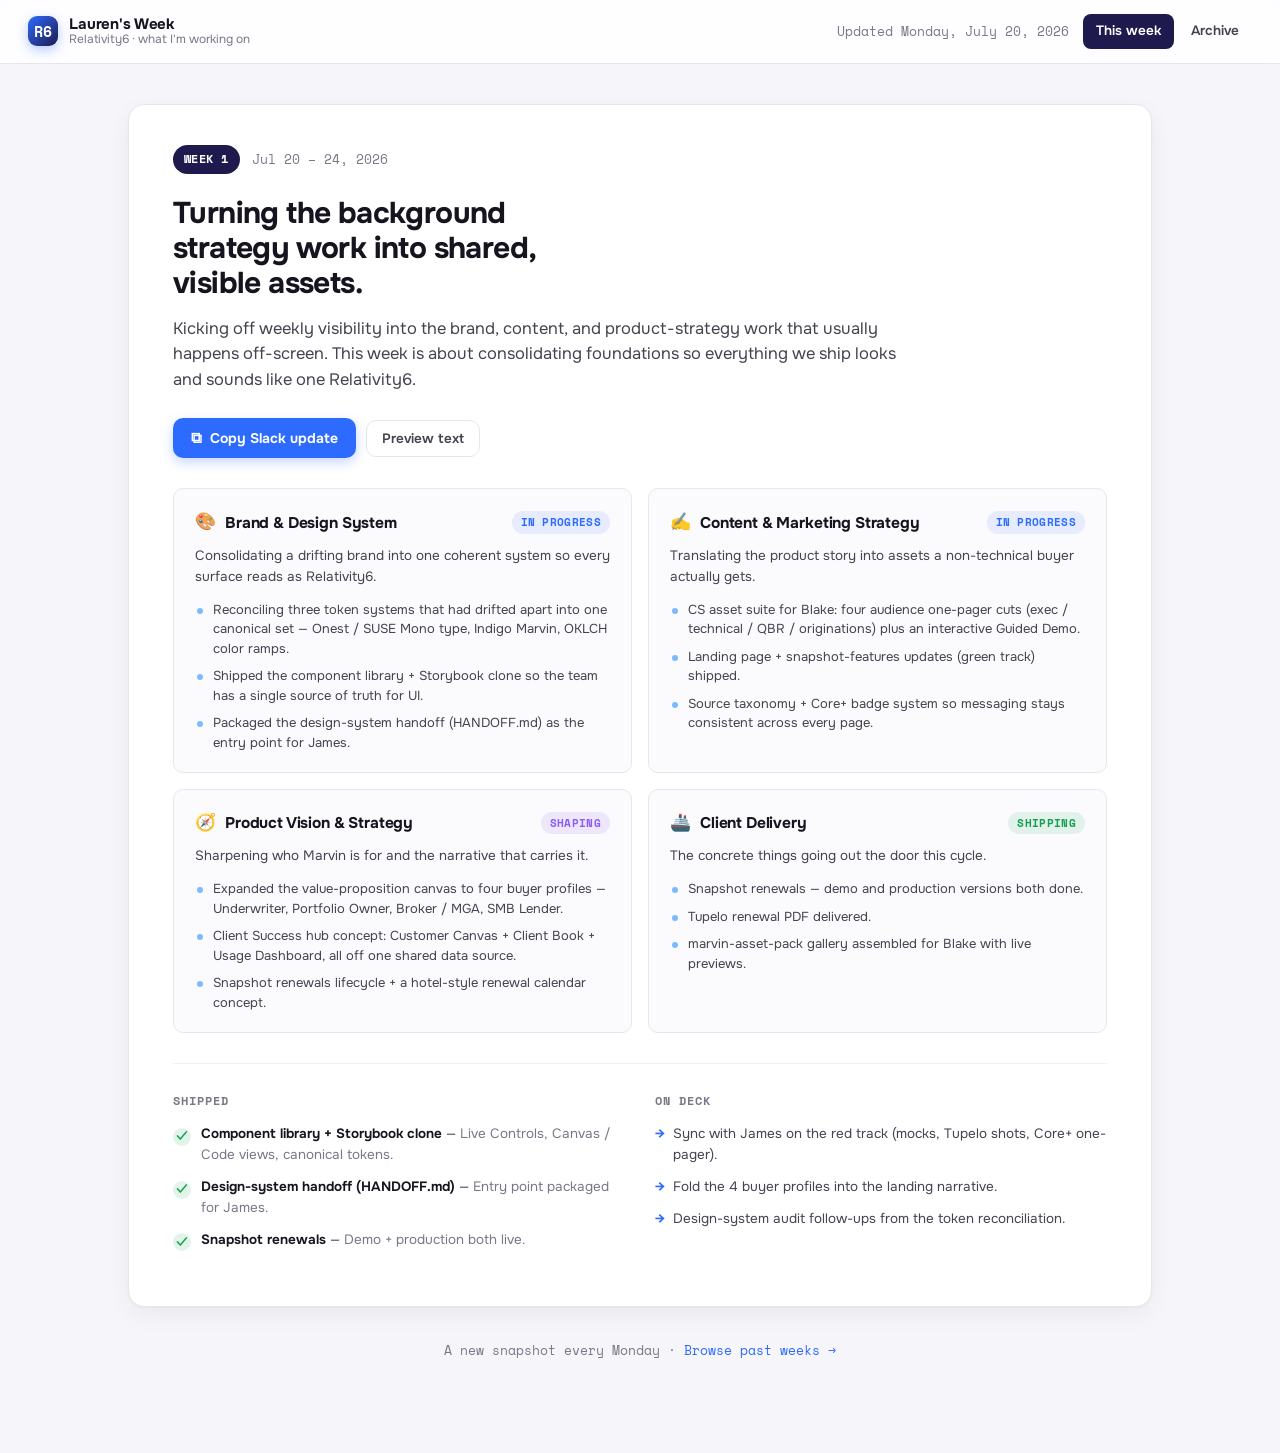
==== index.html @ 39add9ae "Initial weekly dashboard (Week 1)" ====
<!DOCTYPE html>
<html lang="en">
<head>
  <meta charset="UTF-8" />
  <meta name="viewport" content="width=device-width, initial-scale=1.0" />
  <title>This Week · Relativity6</title>
  <link rel="preconnect" href="https://fonts.googleapis.com" />
  <link rel="preconnect" href="https://fonts.gstatic.com" crossorigin />
  <link href="https://fonts.googleapis.com/css2?family=Onest:wght@400;500;600;700&family=Space+Mono:wght@400;700&display=swap" rel="stylesheet" />
  <link rel="stylesheet" href="css/style.css" />
</head>
<body>
  <header class="topbar">
    <div class="brand">
      <div class="brand-mark">R6</div>
      <div class="brand-text">
        <span class="brand-title">Lauren's Week</span>
        <span class="brand-sub">Relativity6 · what I'm working on</span>
      </div>
    </div>
    <div class="topbar-spacer"></div>
    <span class="topbar-meta" id="updated">Updated —</span>
    <nav class="nav-links">
      <a href="index.html" class="active">This week</a>
      <a href="archive.html">Archive</a>
    </nav>
  </header>

  <main class="wrap">
    <div class="report" id="report"><!-- rendered by app.js --></div>
    <p class="foot">A new snapshot every Monday · <a href="archive.html">Browse past weeks →</a></p>
  </main>

  <script src="js/data.js"></script>
  <script src="js/render.js"></script>
  <script src="js/app.js"></script>
</body>
</html>
---- css/style.css ----
/* =========================================================================
   Relativity6 — Weekly Update dashboard
   Tokens up top = single source of truth. Change here, propagates everywhere.
   ========================================================================= */
:root {
  /* Brand */
  --indigo:      #1E1A4E;   /* Marvin / deep interface */
  --indigo-700:  #2A2568;
  --signal:      #2D6BFF;   /* Signal blue — brand accent */
  --signal-600:  #1E56E6;
  --mascot:      #7ABAFF;   /* light mascot blue */

  /* Neutrals */
  --ink:     #16151F;
  --body:    #45434F;
  --muted:   #7A7887;
  --line:    #E7E6EE;
  --line-2:  #F0EFF5;
  --surface: #FFFFFF;
  --bg:      #F6F5FA;
  --bg-2:    #FBFAFD;

  /* Status */
  --st-active:   #2D6BFF;
  --st-shipping: #12A150;
  --st-planning: #8B5CF6;
  --st-done:     #7A7887;

  --radius:   16px;
  --radius-s: 10px;
  --shadow:   0 1px 2px rgba(22,21,31,.04), 0 8px 24px rgba(22,21,31,.05);
  --shadow-lift: 0 2px 4px rgba(22,21,31,.05), 0 16px 40px rgba(22,21,31,.08);

  --sans: "Onest", -apple-system, BlinkMacSystemFont, "Segoe UI", Roboto, Helvetica, Arial, sans-serif;
  --mono: "Space Mono", ui-monospace, SFMono-Regular, Menlo, monospace;
}

* { box-sizing: border-box; }
html { -webkit-text-size-adjust: 100%; }
body {
  margin: 0;
  font-family: var(--sans);
  color: var(--body);
  background: var(--bg);
  line-height: 1.55;
  -webkit-font-smoothing: antialiased;
}

/* ---------- Top bar ---------- */
.topbar {
  position: sticky; top: 0; z-index: 20;
  display: flex; align-items: center; gap: 14px;
  padding: 14px 28px;
  background: rgba(255,255,255,.82);
  backdrop-filter: saturate(1.4) blur(12px);
  border-bottom: 1px solid var(--line);
}
.brand { display: flex; align-items: center; gap: 11px; }
.brand-mark {
  width: 30px; height: 30px; border-radius: 9px;
  background: linear-gradient(135deg, var(--signal), var(--indigo));
  display: grid; place-items: center;
  color: #fff; font-family: var(--mono); font-weight: 700; font-size: 15px;
  box-shadow: 0 4px 12px rgba(45,107,255,.35);
}
.brand-text { display: flex; flex-direction: column; line-height: 1.15; }
.brand-title { font-weight: 700; color: var(--ink); font-size: 15px; letter-spacing: -0.01em; }
.brand-sub { font-size: 12px; color: var(--muted); }
.topbar-spacer { flex: 1; }
.topbar-meta { font-size: 12.5px; color: var(--muted); font-family: var(--mono); }

.nav-links { display: flex; gap: 4px; }
.nav-links a {
  text-decoration: none; color: var(--body); font-size: 13.5px; font-weight: 600;
  padding: 7px 13px; border-radius: 8px; transition: background .15s, color .15s;
}
.nav-links a:hover { background: var(--line-2); color: var(--ink); }
.nav-links a.active { background: var(--indigo); color: #fff; }

/* ---------- Layout ---------- */
.wrap { max-width: 1080px; margin: 0 auto; padding: 40px 28px 80px; }
.archive-layout { display: grid; grid-template-columns: 250px 1fr; gap: 36px; align-items: start; }

/* ---------- Report ---------- */
.report {
  background: var(--surface);
  border: 1px solid var(--line);
  border-radius: var(--radius);
  box-shadow: var(--shadow);
  overflow: hidden;
}
.report-inner { padding: 40px 44px 44px; }

.report-head { display: flex; align-items: center; gap: 12px; margin-bottom: 22px; }
.wk-tag {
  font-family: var(--mono); font-size: 12px; font-weight: 700; letter-spacing: .04em;
  color: #fff; background: var(--indigo); padding: 5px 11px; border-radius: 999px;
  text-transform: uppercase;
}
.wk-dates { font-family: var(--mono); font-size: 13px; color: var(--muted); }

.report-headline {
  font-size: 30px; line-height: 1.18; letter-spacing: -0.02em;
  color: var(--ink); font-weight: 700; margin: 0 0 14px;
  max-width: 22ch;
}
.report-tldr { font-size: 16.5px; color: var(--body); margin: 0 0 26px; max-width: 66ch; }

/* Slack bar */
.slack-bar { display: flex; gap: 10px; align-items: center; margin-bottom: 8px; flex-wrap: wrap; }
.btn-copy {
  font-family: var(--sans); font-size: 14px; font-weight: 650;
  color: #fff; background: var(--signal);
  border: none; border-radius: var(--radius-s);
  padding: 10px 18px; cursor: pointer;
  display: inline-flex; align-items: center; gap: 8px;
  box-shadow: 0 4px 12px rgba(45,107,255,.28);
  transition: transform .12s, box-shadow .12s, background .12s;
}
.btn-copy::before { content: "⧉"; font-size: 15px; }
.btn-copy:hover { background: var(--signal-600); transform: translateY(-1px); box-shadow: 0 6px 18px rgba(45,107,255,.34); }
.btn-copy:active { transform: translateY(0); }
.btn-ghost {
  font-family: var(--sans); font-size: 13.5px; font-weight: 600;
  color: var(--body); background: transparent;
  border: 1px solid var(--line); border-radius: var(--radius-s);
  padding: 9px 15px; cursor: pointer; transition: background .12s, border-color .12s;
}
.btn-ghost:hover { background: var(--bg-2); border-color: #d9d8e2; }
.slack-preview {
  font-family: var(--mono); font-size: 12.5px; line-height: 1.7;
  color: var(--body); background: var(--bg-2);
  border: 1px solid var(--line); border-radius: var(--radius-s);
  padding: 16px 18px; margin: 12px 0 0; white-space: pre-wrap;
}

/* Lanes grid */
.lanes {
  display: grid; grid-template-columns: 1fr 1fr; gap: 16px;
  margin: 30px 0 8px;
}
.lane {
  border: 1px solid var(--line); border-radius: var(--radius-s);
  padding: 20px 21px; background: var(--bg-2);
  transition: border-color .15s, box-shadow .15s, transform .15s;
}
.lane:hover { border-color: #dcdbe6; box-shadow: var(--shadow); transform: translateY(-2px); background: var(--surface); }
.lane-head { display: flex; align-items: center; gap: 9px; margin-bottom: 10px; }
.lane-emoji { font-size: 17px; }
.lane-name { font-size: 15.5px; font-weight: 700; color: var(--ink); margin: 0; flex: 1; letter-spacing: -0.01em; }
.lane-summary { font-size: 13.5px; color: var(--body); margin: 0 0 12px; }
.lane-items { margin: 0; padding: 0; list-style: none; }
.lane-items li {
  position: relative; padding: 0 0 0 18px; margin-bottom: 8px;
  font-size: 13px; color: var(--body); line-height: 1.5;
}
.lane-items li:last-child { margin-bottom: 0; }
.lane-items li::before {
  content: ""; position: absolute; left: 2px; top: 8px;
  width: 6px; height: 6px; border-radius: 50%; background: var(--mascot);
}

/* Status pills */
.pill {
  font-family: var(--mono); font-size: 10.5px; font-weight: 700; letter-spacing: .03em;
  text-transform: uppercase; padding: 3px 9px; border-radius: 999px; white-space: nowrap;
}
.st-active   { color: var(--st-active);   background: rgba(45,107,255,.10); }
.st-shipping { color: var(--st-shipping); background: rgba(18,161,80,.11); }
.st-planning { color: var(--st-planning); background: rgba(139,92,246,.12); }
.st-done     { color: var(--st-done);     background: rgba(122,120,135,.12); }

/* Shipped / On deck */
.two-col { display: grid; grid-template-columns: 1fr 1fr; gap: 30px; margin-top: 30px; padding-top: 28px; border-top: 1px solid var(--line-2); }
.block-title {
  font-family: var(--mono); font-size: 11.5px; font-weight: 700; letter-spacing: .08em;
  text-transform: uppercase; color: var(--muted); margin: 0 0 14px;
}
.ship-list, .deck-list { margin: 0; padding: 0; list-style: none; }
.ship-row { display: flex; gap: 10px; margin-bottom: 11px; font-size: 13.5px; align-items: baseline; }
.ship-check {
  color: var(--st-shipping); font-weight: 700; flex: none;
  width: 18px; height: 18px; border-radius: 50%; background: rgba(18,161,80,.12);
  display: grid; place-items: center; font-size: 11px; transform: translateY(2px);
}
.deck-list li {
  position: relative; padding-left: 18px; margin-bottom: 11px; font-size: 13.5px; color: var(--body);
}
.deck-list li::before {
  content: "→"; position: absolute; left: 0; top: 0; color: var(--signal); font-weight: 700;
}
.muted { color: var(--muted); }
.ship-row strong { color: var(--ink); font-weight: 650; }

/* ---------- Archive sidebar ---------- */
.archive-head { margin-bottom: 22px; }
.archive-head h1 { font-size: 22px; color: var(--ink); margin: 0 0 4px; letter-spacing: -0.02em; }
.archive-head p { margin: 0; color: var(--muted); font-size: 14px; }
.week-nav { display: flex; flex-direction: column; gap: 6px; position: sticky; top: 84px; }
.nav-week {
  display: flex; flex-direction: column; gap: 2px; text-decoration: none;
  padding: 12px 14px; border-radius: var(--radius-s);
  border: 1px solid transparent; color: var(--body);
  transition: background .12s, border-color .12s;
}
.nav-week:hover { background: var(--surface); border-color: var(--line); }
.nav-week.is-active { background: var(--surface); border-color: var(--signal); box-shadow: var(--shadow); }
.nav-num { font-weight: 700; font-size: 14px; color: var(--ink); }
.nav-range { font-family: var(--mono); font-size: 11.5px; color: var(--muted); }
.nav-now {
  align-self: flex-start; margin-top: 4px; font-family: var(--mono);
  font-size: 9.5px; font-weight: 700; letter-spacing: .05em; text-transform: uppercase;
  color: var(--st-shipping); background: rgba(18,161,80,.11); padding: 2px 7px; border-radius: 999px;
}

/* ---------- Footer ---------- */
.foot { text-align: center; color: var(--muted); font-size: 12.5px; margin-top: 34px; font-family: var(--mono); }
.foot a { color: var(--signal); text-decoration: none; }
.foot a:hover { text-decoration: underline; }

/* ---------- Responsive ---------- */
@media (max-width: 860px) {
  .archive-layout { grid-template-columns: 1fr; }
  .week-nav { position: static; flex-direction: row; overflow-x: auto; padding-bottom: 6px; }
  .nav-week { min-width: 150px; }
  .lanes, .two-col { grid-template-columns: 1fr; }
  .report-inner { padding: 30px 24px 34px; }
  .report-headline { font-size: 25px; }
  .wrap { padding: 26px 18px 60px; }
  .topbar { padding: 12px 18px; }
  .topbar-meta { display: none; }
}
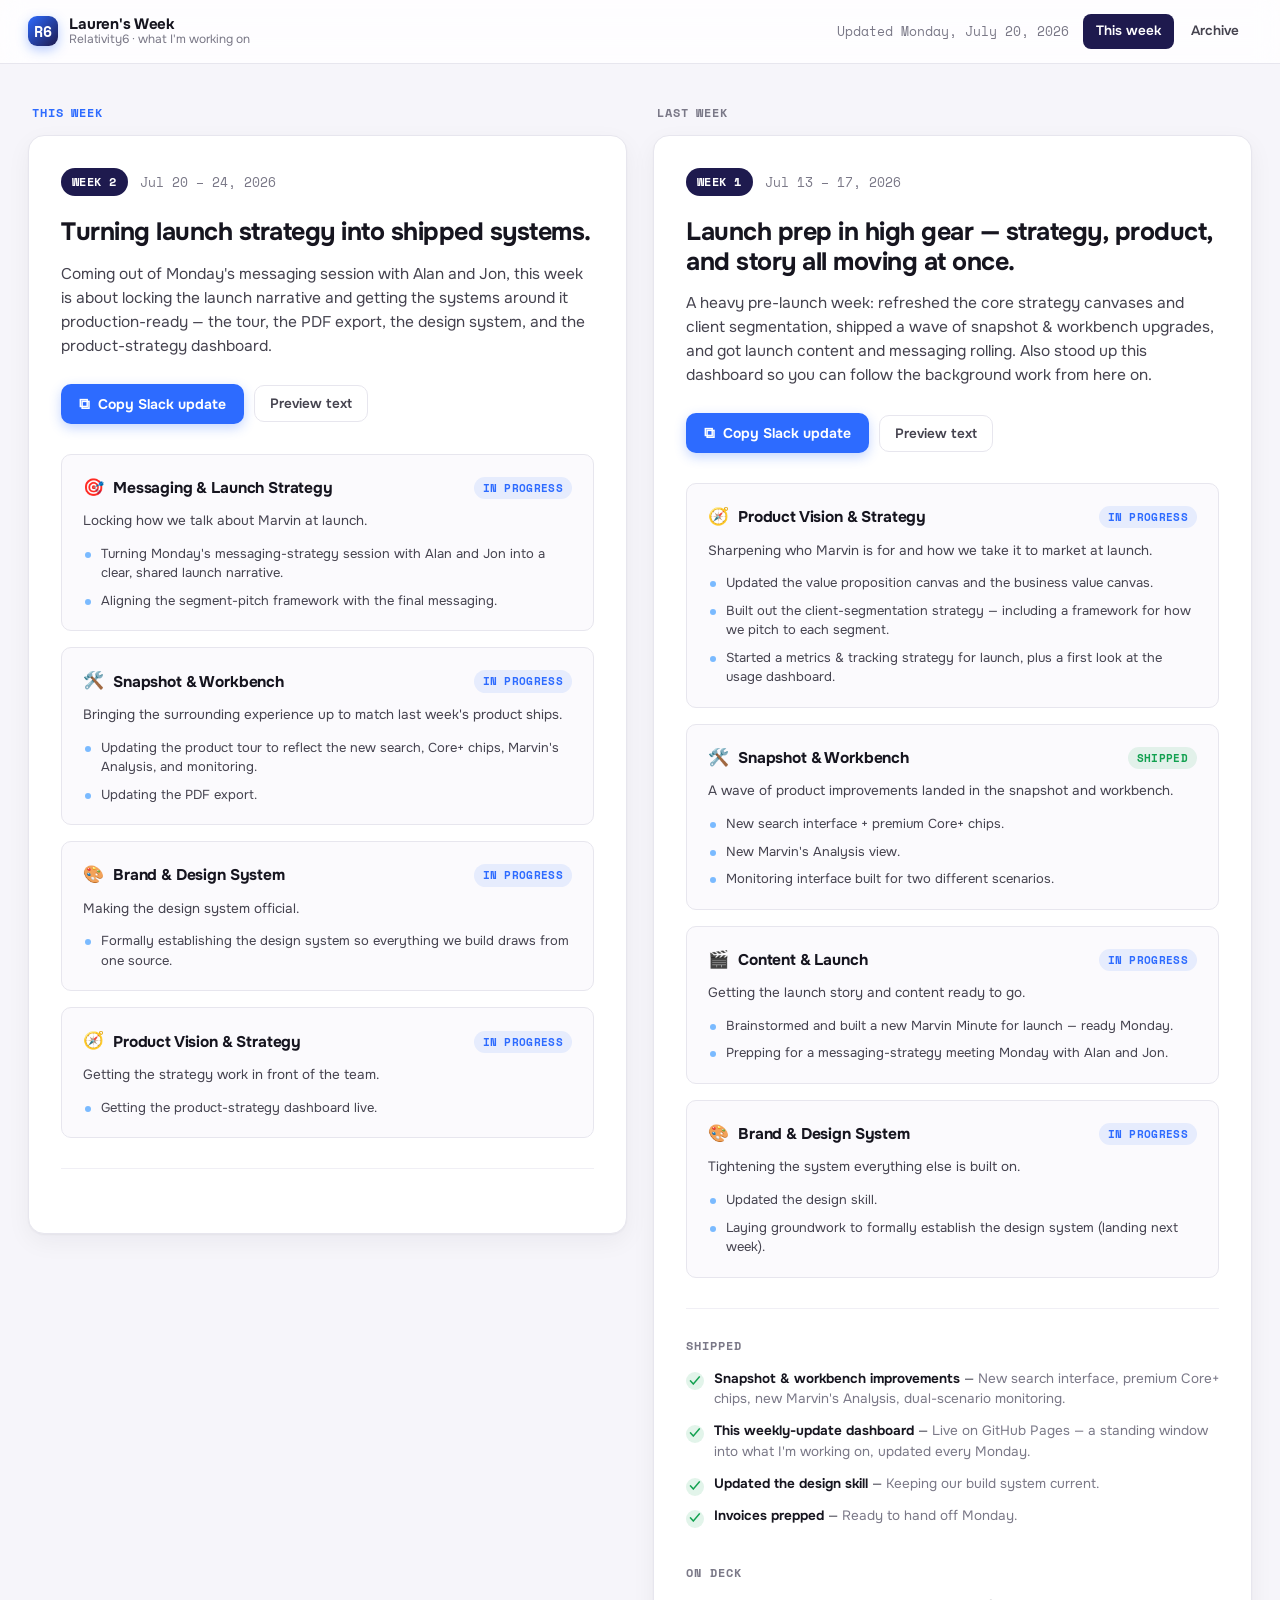
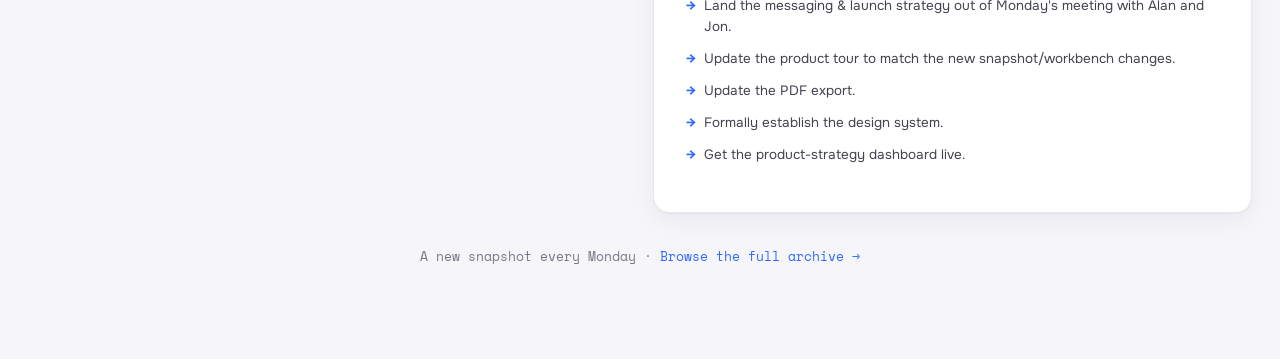
==== commit 4c38ff72: "Two-up front page: This week + Last week, equal weight" ====
--- a/index.html
+++ b/index.html
@@ -26,9 +26,9 @@
     </nav>
   </header>
 
-  <main class="wrap">
-    <div class="report" id="report"><!-- rendered by app.js --></div>
-    <p class="foot">A new snapshot every Monday · <a href="archive.html">Browse past weeks →</a></p>
+  <main class="wrap wrap-wide">
+    <div class="twoup" id="twoup"><!-- rendered by app.js --></div>
+    <p class="foot">A new snapshot every Monday · <a href="archive.html">Browse the full archive →</a></p>
   </main>
 
   <script src="js/data.js"></script>
--- a/css/style.css
+++ b/css/style.css
@@ -79,7 +79,23 @@
 
 /* ---------- Layout ---------- */
 .wrap { max-width: 1080px; margin: 0 auto; padding: 40px 28px 80px; }
+.wrap-wide { max-width: 1320px; }
 .archive-layout { display: grid; grid-template-columns: 250px 1fr; gap: 36px; align-items: start; }
+
+/* Two-up: This week + Last week, equal weight */
+.twoup { display: grid; grid-template-columns: 1fr 1fr; gap: 26px; align-items: start; }
+.twoup-col { min-width: 0; }
+.col-label {
+  font-family: var(--mono); font-size: 12px; font-weight: 700; letter-spacing: .07em;
+  text-transform: uppercase; color: var(--muted); margin: 0 0 12px 4px;
+}
+.twoup-col:first-child .col-label { color: var(--signal); }
+/* In a narrower column, stack the internal grids and tighten padding */
+.twoup .report-inner { padding: 32px 32px 36px; }
+.twoup .report-headline { font-size: 25px; max-width: none; }
+.twoup .report-tldr { font-size: 15.5px; }
+.twoup .lanes { grid-template-columns: 1fr; }
+.twoup .two-col { grid-template-columns: 1fr; gap: 26px; }
 
 /* ---------- Report ---------- */
 .report {
@@ -219,8 +235,13 @@
 .foot a:hover { text-decoration: underline; }
 
 /* ---------- Responsive ---------- */
+@media (max-width: 980px) {
+  .twoup { grid-template-columns: 1fr; gap: 30px; }
+  .twoup .lanes { grid-template-columns: 1fr 1fr; }
+}
 @media (max-width: 860px) {
   .archive-layout { grid-template-columns: 1fr; }
+  .twoup .lanes { grid-template-columns: 1fr; }
   .week-nav { position: static; flex-direction: row; overflow-x: auto; padding-bottom: 6px; }
   .nav-week { min-width: 150px; }
   .lanes, .two-col { grid-template-columns: 1fr; }
